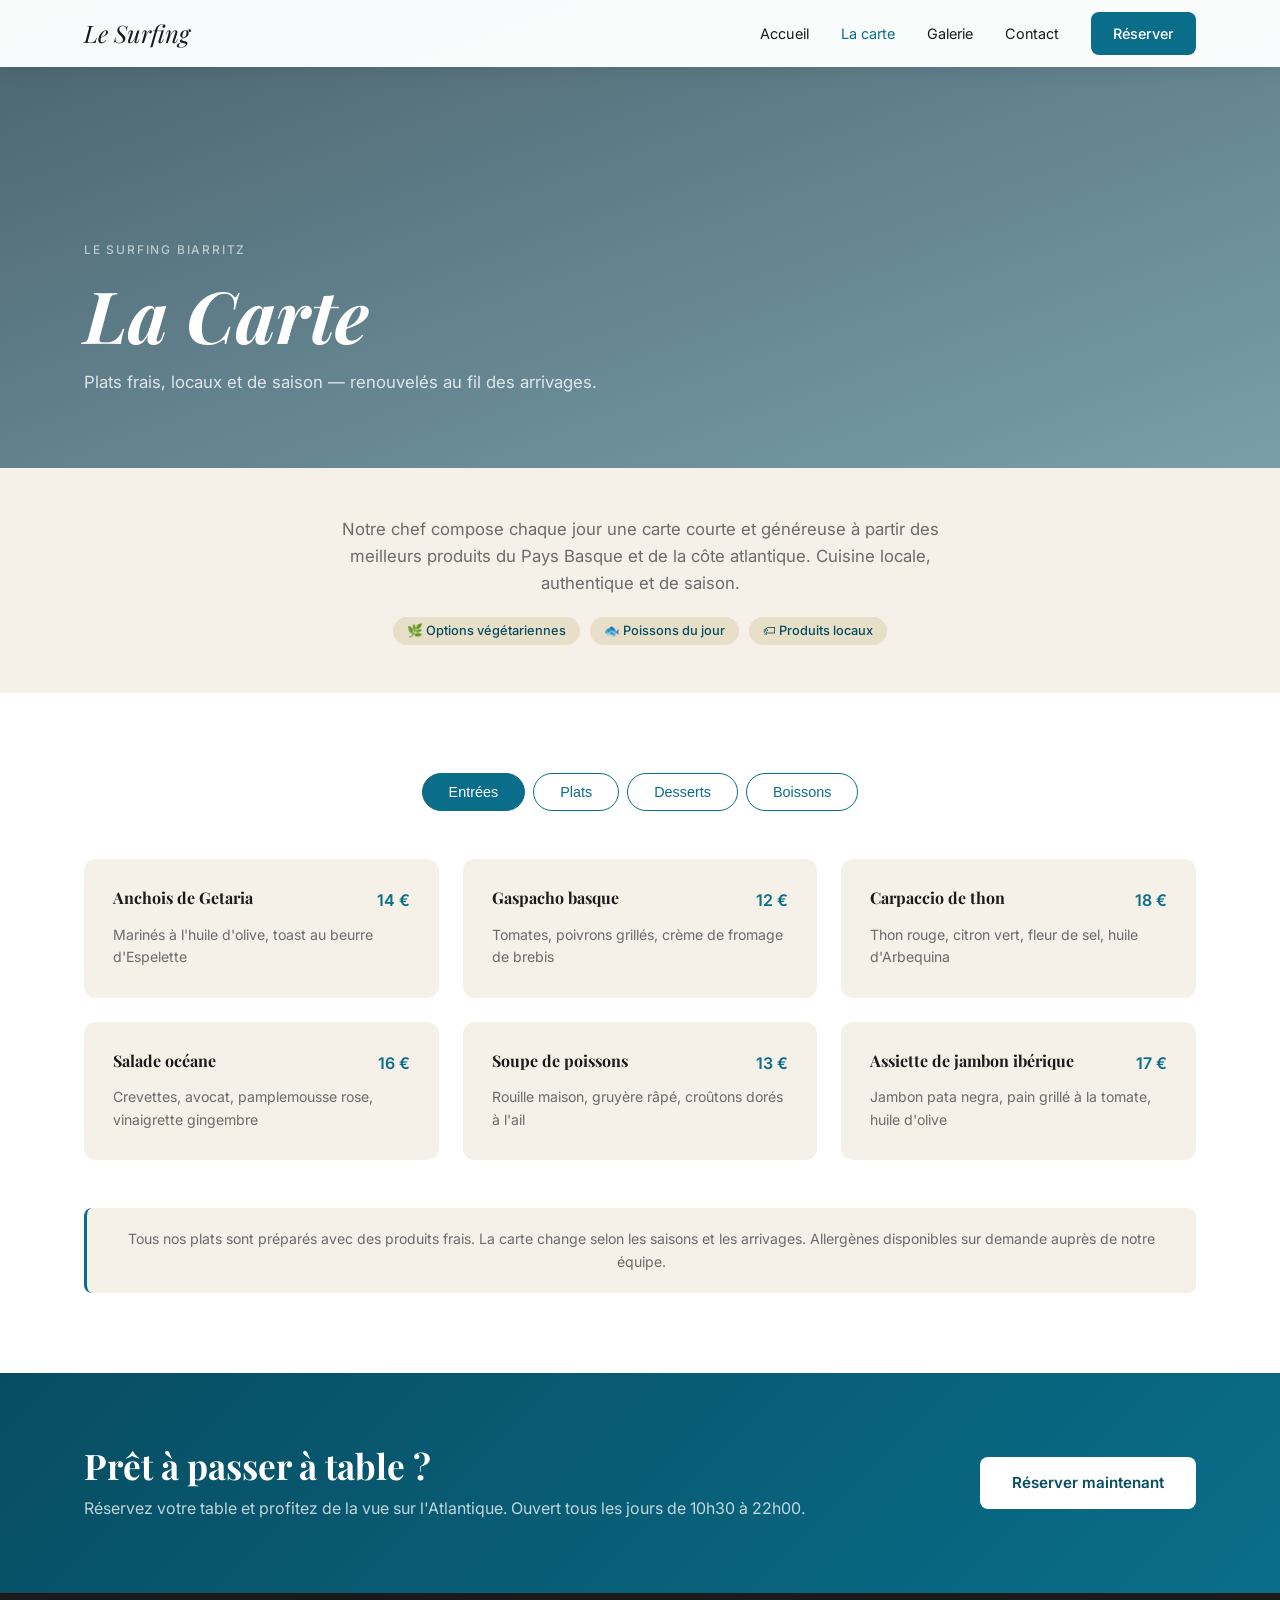
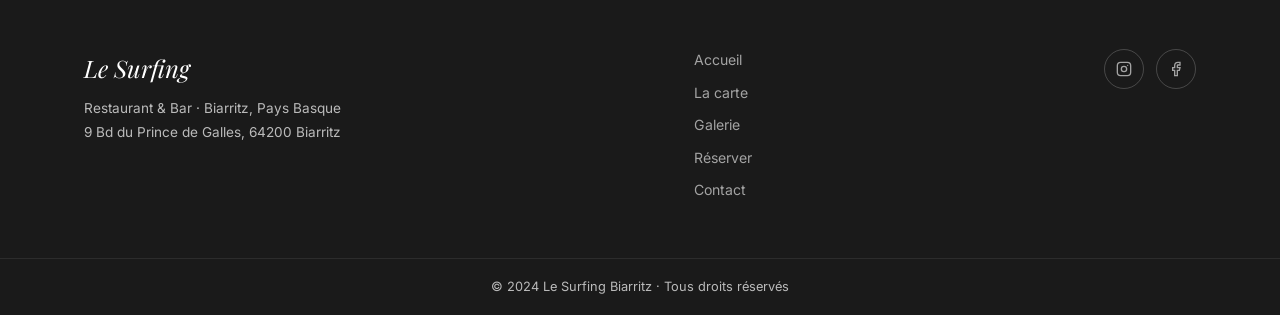
==== menu.html @ d84e737b "Refonte en 5 pages indépendantes avec texte officiel - index.html : Accueil avec texte de présentati" ====
<!DOCTYPE html>
<html lang="fr">
<head>
  <meta charset="UTF-8" />
  <meta name="viewport" content="width=device-width, initial-scale=1.0" />
  <title>La Carte – Le Surfing Biarritz</title>
  <meta name="description" content="Découvrez la carte du Surfing Biarritz : entrées, plats, desserts et boissons. Cuisine locale et de saison en bord de mer." />
  <link rel="stylesheet" href="style.css" />
  <link rel="preconnect" href="https://fonts.googleapis.com" />
  <link rel="preconnect" href="https://fonts.gstatic.com" crossorigin />
  <link href="https://fonts.googleapis.com/css2?family=Playfair+Display:ital,wght@0,400;0,700;1,400&family=Inter:wght@300;400;500&display=swap" rel="stylesheet" />
</head>
<body>

  <!-- NAVIGATION -->
  <nav id="navbar" class="scrolled">
    <div class="nav-container">
      <a href="index.html" class="nav-logo">Le Surfing</a>
      <button class="nav-toggle" id="navToggle" aria-label="Menu">
        <span></span><span></span><span></span>
      </button>
      <ul class="nav-links" id="navLinks">
        <li><a href="index.html">Accueil</a></li>
        <li><a href="menu.html" class="active">La carte</a></li>
        <li><a href="galerie.html">Galerie</a></li>
        <li><a href="contact.html">Contact</a></li>
        <li><a href="reservation.html" class="btn-nav">Réserver</a></li>
      </ul>
    </div>
  </nav>

  <!-- PAGE HERO -->
  <section class="page-hero" style="background-image: url('https://images.unsplash.com/photo-1414235077428-338989a2e8c0?w=1400&q=80')">
    <div class="hero-overlay"></div>
    <div class="page-hero-content">
      <span class="label">Le Surfing Biarritz</span>
      <h1>La Carte</h1>
      <p>Plats frais, locaux et de saison — renouvelés au fil des arrivages.</p>
    </div>
  </section>

  <!-- INTRO MENU -->
  <section class="page-intro">
    <div class="container page-intro-inner">
      <p>Notre chef compose chaque jour une carte courte et généreuse à partir des meilleurs produits du Pays Basque et de la côte atlantique. Cuisine locale, authentique et de saison.</p>
      <div class="menu-badges">
        <span class="service-tag">🌿 Options végétariennes</span>
        <span class="service-tag">🐟 Poissons du jour</span>
        <span class="service-tag">🏷 Produits locaux</span>
      </div>
    </div>
  </section>

  <!-- MENU -->
  <section id="menu">
    <div class="container">
      <div class="menu-tabs">
        <button class="tab active" data-tab="entrees">Entrées</button>
        <button class="tab" data-tab="plats">Plats</button>
        <button class="tab" data-tab="desserts">Desserts</button>
        <button class="tab" data-tab="boissons">Boissons</button>
      </div>

      <div class="menu-grid active" id="tab-entrees">
        <div class="menu-card">
          <div class="menu-card-top"><h3>Anchois de Getaria</h3><span>14 €</span></div>
          <p>Marinés à l'huile d'olive, toast au beurre d'Espelette</p>
        </div>
        <div class="menu-card">
          <div class="menu-card-top"><h3>Gaspacho basque</h3><span>12 €</span></div>
          <p>Tomates, poivrons grillés, crème de fromage de brebis</p>
        </div>
        <div class="menu-card">
          <div class="menu-card-top"><h3>Carpaccio de thon</h3><span>18 €</span></div>
          <p>Thon rouge, citron vert, fleur de sel, huile d'Arbequina</p>
        </div>
        <div class="menu-card">
          <div class="menu-card-top"><h3>Salade océane</h3><span>16 €</span></div>
          <p>Crevettes, avocat, pamplemousse rose, vinaigrette gingembre</p>
        </div>
        <div class="menu-card">
          <div class="menu-card-top"><h3>Soupe de poissons</h3><span>13 €</span></div>
          <p>Rouille maison, gruyère râpé, croûtons dorés à l'ail</p>
        </div>
        <div class="menu-card">
          <div class="menu-card-top"><h3>Assiette de jambon ibérique</h3><span>17 €</span></div>
          <p>Jambon pata negra, pain grillé à la tomate, huile d'olive</p>
        </div>
      </div>

      <div class="menu-grid" id="tab-plats">
        <div class="menu-card">
          <div class="menu-card-top"><h3>Ttoro de pêcheur</h3><span>28 €</span></div>
          <p>Soupe de poissons basque, rouille maison, croûtons ailés</p>
        </div>
        <div class="menu-card">
          <div class="menu-card-top"><h3>Chipirons à l'encre</h3><span>26 €</span></div>
          <p>Encornets farcis, riz noir, légumes du jardin</p>
        </div>
        <div class="menu-card featured">
          <div class="menu-card-top"><h3>Dorade royale entière <span class="badge">Coup de cœur</span></h3><span>34 €</span></div>
          <p>Grillée au feu de bois, piperade maison, pommes de terre grenaille</p>
        </div>
        <div class="menu-card">
          <div class="menu-card-top"><h3>Magret de canard des Landes</h3><span>30 €</span></div>
          <p>Sauce cerise-Armagnac, gratin de cèpes</p>
        </div>
        <div class="menu-card">
          <div class="menu-card-top"><h3>Risotto aux cèpes <span class="badge vege">Végé</span></h3><span>22 €</span></div>
          <p>Cèpes frais, parmesan affiné 24 mois, huile de truffe</p>
        </div>
        <div class="menu-card">
          <div class="menu-card-top"><h3>Burger du Surfing</h3><span>19 €</span></div>
          <p>Bœuf charolais, cheddar, oignons confits, frites maison</p>
        </div>
      </div>

      <div class="menu-grid" id="tab-desserts">
        <div class="menu-card">
          <div class="menu-card-top"><h3>Gâteau basque</h3><span>9 €</span></div>
          <p>Crème pâtissière ou confiture cerises noires, crème fraîche</p>
        </div>
        <div class="menu-card">
          <div class="menu-card-top"><h3>Tarte aux pommes</h3><span>8 €</span></div>
          <p>Pommes Fuji, caramel au beurre salé, boule de vanille</p>
        </div>
        <div class="menu-card">
          <div class="menu-card-top"><h3>Île flottante au piment</h3><span>9 €</span></div>
          <p>Meringue légère, crème anglaise, poudre d'Espelette</p>
        </div>
        <div class="menu-card">
          <div class="menu-card-top"><h3>Fromages du Pays Basque</h3><span>12 €</span></div>
          <p>Ossau-Iraty, brebis frais, confiture de figues</p>
        </div>
        <div class="menu-card">
          <div class="menu-card-top"><h3>Fondant chocolat</h3><span>9 €</span></div>
          <p>Cœur coulant, glace vanille bourbon, éclats de praline</p>
        </div>
      </div>

      <div class="menu-grid" id="tab-boissons">
        <div class="menu-card">
          <div class="menu-card-top"><h3>Txakoli Basque</h3><span>7 €</span></div>
          <p>Vin blanc pétillant, léger et fruité, du Pays Basque</p>
        </div>
        <div class="menu-card">
          <div class="menu-card-top"><h3>Irouléguy rouge</h3><span>8 €</span></div>
          <p>AOC Irouléguy, tanins soyeux, notes épicées</p>
        </div>
        <div class="menu-card">
          <div class="menu-card-top"><h3>Bière Pêcheur Biarritz</h3><span>6 €</span></div>
          <p>Bière artisanale locale, blonde légèrement ambrée</p>
        </div>
        <div class="menu-card">
          <div class="menu-card-top"><h3>Cocktail Surf Sunset</h3><span>11 €</span></div>
          <p>Rhum, passion, citron vert, sirop d'hibiscus</p>
        </div>
        <div class="menu-card">
          <div class="menu-card-top"><h3>Eau minérale</h3><span>4 €</span></div>
          <p>Perrier ou Evian — carafe d'eau offerte</p>
        </div>
        <div class="menu-card">
          <div class="menu-card-top"><h3>Café & infusions</h3><span>3 €</span></div>
          <p>Espresso, noisette, café au lait, thés & tisanes</p>
        </div>
      </div>

      <div class="menu-note">
        <p>Tous nos plats sont préparés avec des produits frais. La carte change selon les saisons et les arrivages. Allergènes disponibles sur demande auprès de notre équipe.</p>
      </div>
    </div>
  </section>

  <!-- CTA RESERVATION -->
  <section class="cta-band">
    <div class="container cta-band-inner">
      <div>
        <h2>Prêt à passer à table ?</h2>
        <p>Réservez votre table et profitez de la vue sur l'Atlantique. Ouvert tous les jours de 10h30 à 22h00.</p>
      </div>
      <a href="https://www.google.com/maps/reserve/v/dine/c/FndfW2MKxDg?source=pa&opi=89978449&hl=fr-FR&gei=3Qw4aorrEPickdUPwpPL6AI&sourceurl=https://www.google.com/search?q%3Dle%2Bsurfing%2Bbiarritz%2Bpappers%26oq%3Dle%2Bsur%26pf%3Dcs%26sourceid%3Dchrome%26ie%3DUTF-8" target="_blank" rel="noopener" class="btn-primary">Réserver maintenant</a>
    </div>
  </section>

  <!-- FOOTER -->
  <footer>
    <div class="container footer-inner">
      <div class="footer-brand">
        <a href="index.html" class="nav-logo">Le Surfing</a>
        <p>Restaurant & Bar · Biarritz, Pays Basque</p>
        <p>9 Bd du Prince de Galles, 64200 Biarritz</p>
      </div>
      <div class="footer-links">
        <a href="index.html">Accueil</a>
        <a href="menu.html">La carte</a>
        <a href="galerie.html">Galerie</a>
        <a href="reservation.html">Réserver</a>
        <a href="contact.html">Contact</a>
      </div>
      <div class="footer-social">
        <a href="#" aria-label="Instagram">
          <svg viewBox="0 0 24 24" fill="none" stroke="currentColor" stroke-width="2"><rect x="2" y="2" width="20" height="20" rx="5"/><circle cx="12" cy="12" r="4"/><circle cx="17.5" cy="6.5" r="1" fill="currentColor" stroke="none"/></svg>
        </a>
        <a href="#" aria-label="Facebook">
          <svg viewBox="0 0 24 24" fill="none" stroke="currentColor" stroke-width="2"><path d="M18 2h-3a5 5 0 00-5 5v3H7v4h3v8h4v-8h3l1-4h-4V7a1 1 0 011-1h3z"/></svg>
        </a>
      </div>
    </div>
    <div class="footer-bottom">
      <p>© 2024 Le Surfing Biarritz · Tous droits réservés</p>
    </div>
  </footer>

  <script src="main.js"></script>
</body>
</html>
---- style.css ----
/* ===== RESET & BASE ===== */
*, *::before, *::after { box-sizing: border-box; margin: 0; padding: 0; }

:root {
  --ocean:    #0a6e8a;
  --ocean-dk: #074d62;
  --sand:     #f5f0e8;
  --sand-dk:  #e8dfc9;
  --text:     #1a1a1a;
  --muted:    #6b6b6b;
  --white:    #ffffff;
  --accent:   #c8522a;
  --radius:   8px;
  --transition: 0.3s ease;
}

html { scroll-behavior: smooth; }

body {
  font-family: 'Inter', sans-serif;
  color: var(--text);
  background: var(--white);
  line-height: 1.6;
  overflow-x: hidden;
}

h1, h2, h3 { font-family: 'Playfair Display', serif; line-height: 1.2; }

a { text-decoration: none; color: inherit; }

img { display: block; width: 100%; height: 100%; object-fit: cover; }

/* ===== UTILITIES ===== */
.container {
  max-width: 1160px;
  margin: 0 auto;
  padding: 0 24px;
}

.label {
  display: inline-block;
  font-size: 0.75rem;
  font-weight: 500;
  letter-spacing: 0.15em;
  text-transform: uppercase;
  color: var(--ocean);
  margin-bottom: 12px;
}

.section-header {
  text-align: center;
  max-width: 580px;
  margin: 0 auto 56px;
}
.section-header h2 { font-size: clamp(1.8rem, 3vw, 2.6rem); margin-bottom: 16px; }
.section-header p  { color: var(--muted); }
.section-header.light .label { color: #a8d8e8; }
.section-header.light h2,
.section-header.light p { color: var(--white); }

/* ===== BUTTONS ===== */
.btn-primary, .btn-secondary, .btn-nav {
  display: inline-block;
  padding: 14px 32px;
  border-radius: var(--radius);
  font-size: 0.95rem;
  font-weight: 500;
  cursor: pointer;
  transition: var(--transition);
  border: none;
}
.btn-primary {
  background: var(--ocean);
  color: var(--white);
}
.btn-primary:hover { background: var(--ocean-dk); transform: translateY(-2px); }

.btn-secondary {
  background: transparent;
  color: var(--white);
  border: 2px solid rgba(255,255,255,0.7);
}
.btn-secondary:hover { background: rgba(255,255,255,0.15); }

.btn-insta {
  display: inline-flex;
  align-items: center;
  gap: 10px;
}

/* ===== NAV ===== */
#navbar {
  position: fixed;
  top: 0; left: 0; right: 0;
  z-index: 100;
  padding: 16px 0;
  transition: background var(--transition), box-shadow var(--transition);
}
#navbar.scrolled {
  background: rgba(255,255,255,0.97);
  box-shadow: 0 1px 24px rgba(0,0,0,0.08);
  padding: 12px 0;
}
#navbar.scrolled .nav-logo,
#navbar.scrolled .nav-links a { color: var(--text); }
#navbar.scrolled .nav-links a:hover,
#navbar.scrolled .nav-links a.active { color: var(--ocean); }
#navbar.scrolled .btn-nav {
  background: var(--ocean);
  color: var(--white) !important;
}
#navbar.scrolled .nav-toggle span { background: var(--text); }

.nav-container {
  max-width: 1160px;
  margin: 0 auto;
  padding: 0 24px;
  display: flex;
  align-items: center;
  justify-content: space-between;
}

.nav-logo {
  font-family: 'Playfair Display', serif;
  font-size: 1.5rem;
  font-style: italic;
  color: var(--white);
  transition: color var(--transition);
}

.nav-links {
  display: flex;
  align-items: center;
  gap: 32px;
  list-style: none;
}
.nav-links a {
  font-size: 0.9rem;
  color: rgba(255,255,255,0.9);
  transition: color var(--transition);
}
.nav-links a:hover,
.nav-links a.active { color: var(--white); }

.btn-nav {
  padding: 10px 22px;
  background: rgba(255,255,255,0.2);
  color: var(--white);
  border-radius: var(--radius);
  backdrop-filter: blur(4px);
  font-size: 0.9rem;
}
.btn-nav:hover { background: rgba(255,255,255,0.35); }

.nav-toggle {
  display: none;
  flex-direction: column;
  gap: 5px;
  background: none;
  border: none;
  cursor: pointer;
  padding: 4px;
}
.nav-toggle span {
  display: block;
  width: 24px;
  height: 2px;
  background: var(--white);
  border-radius: 2px;
  transition: var(--transition);
}

/* ===== HERO (homepage) ===== */
#hero {
  position: relative;
  min-height: 100vh;
  display: flex;
  align-items: center;
  justify-content: center;
  background: url('https://images.unsplash.com/photo-1505118380757-91f5f5632de0?w=1600&q=80') center/cover no-repeat;
}
.hero-overlay {
  position: absolute;
  inset: 0;
  background: linear-gradient(160deg, rgba(5,40,55,0.72) 0%, rgba(10,80,100,0.55) 100%);
}
.hero-content {
  position: relative;
  text-align: center;
  color: var(--white);
  padding: 24px;
  max-width: 760px;
}
.hero-tag {
  font-size: 0.8rem;
  letter-spacing: 0.2em;
  text-transform: uppercase;
  color: rgba(255,255,255,0.7);
  margin-bottom: 20px;
}
.hero-content h1 {
  font-size: clamp(3.5rem, 9vw, 7rem);
  font-style: italic;
  margin-bottom: 24px;
  text-shadow: 0 2px 24px rgba(0,0,0,0.3);
}
.hero-sub {
  font-size: 1.15rem;
  color: rgba(255,255,255,0.85);
  max-width: 500px;
  margin: 0 auto 40px;
}
.hero-cta {
  display: flex;
  gap: 16px;
  justify-content: center;
  flex-wrap: wrap;
}
.hero-scroll {
  position: absolute;
  bottom: 40px;
  left: 50%;
  transform: translateX(-50%);
  display: flex;
  flex-direction: column;
  align-items: center;
  gap: 8px;
  color: rgba(255,255,255,0.5);
  font-size: 0.7rem;
  letter-spacing: 0.12em;
  text-transform: uppercase;
}
.scroll-line {
  width: 1px;
  height: 48px;
  background: linear-gradient(to bottom, rgba(255,255,255,0.4), transparent);
  animation: scrollAnim 1.8s ease-in-out infinite;
}
@keyframes scrollAnim {
  0%, 100% { transform: scaleY(1); opacity: 1; }
  50%       { transform: scaleY(0.5); opacity: 0.4; }
}

/* ===== PAGE HERO (inner pages) ===== */
.page-hero {
  position: relative;
  min-height: 52vh;
  display: flex;
  align-items: flex-end;
  padding-bottom: 72px;
  background-size: cover;
  background-position: center;
  margin-top: 0;
}
.page-hero .hero-overlay {
  background: linear-gradient(160deg, rgba(5,40,55,0.72) 0%, rgba(10,80,100,0.55) 100%);
}
.page-hero-content {
  position: relative;
  color: var(--white);
  max-width: 1160px;
  width: 100%;
  margin: 0 auto;
  padding: 0 24px;
}
.page-hero-content .label { color: rgba(255,255,255,0.6); }
.page-hero-content h1 {
  font-size: clamp(2.4rem, 6vw, 4.5rem);
  font-style: italic;
  margin-bottom: 12px;
}
.page-hero-content p {
  font-size: 1.05rem;
  color: rgba(255,255,255,0.8);
  max-width: 520px;
}

/* ===== ABOUT / INTRO ===== */
#intro { padding: 100px 0; background: var(--white); }

.split {
  display: grid;
  grid-template-columns: 1fr 1fr;
  gap: 72px;
  align-items: center;
}
.split-img {
  border-radius: 12px;
  overflow: hidden;
  aspect-ratio: 4/5;
  box-shadow: 0 24px 64px rgba(0,0,0,0.12);
}
.split-text h2 { font-size: clamp(1.8rem, 3vw, 2.4rem); margin-bottom: 20px; }
.split-text p { color: var(--muted); margin-bottom: 16px; }

.stats {
  display: flex;
  gap: 36px;
  margin-top: 36px;
  padding-top: 36px;
  border-top: 1px solid var(--sand-dk);
}
.stat strong { display: block; font-size: 1.8rem; font-family: 'Playfair Display', serif; color: var(--ocean); }
.stat span   { font-size: 0.8rem; color: var(--muted); text-transform: uppercase; letter-spacing: 0.05em; }

/* ===== HIGHLIGHTS ===== */
#highlights {
  padding: 100px 0;
  background: var(--sand);
}
.highlights-grid {
  display: grid;
  grid-template-columns: repeat(4, 1fr);
  gap: 24px;
}
.highlight-card {
  background: var(--white);
  border-radius: 12px;
  padding: 32px 24px;
  text-align: center;
  box-shadow: 0 4px 16px rgba(0,0,0,0.05);
  transition: transform var(--transition), box-shadow var(--transition);
}
.highlight-card:hover {
  transform: translateY(-6px);
  box-shadow: 0 16px 40px rgba(0,0,0,0.1);
}
.highlight-icon {
  width: 56px;
  height: 56px;
  border-radius: 50%;
  background: var(--sand);
  display: flex;
  align-items: center;
  justify-content: center;
  margin: 0 auto 20px;
}
.highlight-icon svg { width: 26px; height: 26px; color: var(--ocean); }
.highlight-card h3 { font-size: 1.1rem; margin-bottom: 10px; }
.highlight-card p  { font-size: 0.88rem; color: var(--muted); }

/* ===== INSTAGRAM CTA ===== */
#instagram-cta {
  padding: 100px 0;
  background: var(--white);
}
.insta-box {
  display: grid;
  grid-template-columns: 1fr 1fr;
  gap: 64px;
  align-items: center;
}
.insta-text h2 { font-size: clamp(1.8rem, 3vw, 2.4rem); margin-bottom: 16px; }
.insta-text p  { color: var(--muted); margin-bottom: 16px; }
.insta-hashtags {
  font-size: 0.85rem !important;
  color: var(--ocean) !important;
  font-weight: 500;
  margin-bottom: 28px !important;
}
.insta-grid {
  display: grid;
  grid-template-columns: 1fr 1fr;
  gap: 10px;
}
.insta-item {
  border-radius: 10px;
  overflow: hidden;
  aspect-ratio: 1;
}
.insta-item img { transition: transform 0.5s ease; }
.insta-item:hover img { transform: scale(1.06); }

/* ===== PAGE INTRO ===== */
.page-intro {
  padding: 48px 0;
  background: var(--sand);
  text-align: center;
}
.page-intro-inner {
  max-width: 700px;
  color: var(--muted);
  font-size: 1.05rem;
}
.menu-badges {
  display: flex;
  gap: 10px;
  justify-content: center;
  flex-wrap: wrap;
  margin-top: 20px;
}

/* ===== MENU ===== */
#menu { padding: 80px 0; background: var(--white); }

.menu-tabs {
  display: flex;
  justify-content: center;
  gap: 8px;
  margin-bottom: 48px;
  flex-wrap: wrap;
}
.tab {
  padding: 10px 26px;
  border-radius: 40px;
  border: 1.5px solid var(--ocean);
  background: transparent;
  color: var(--ocean);
  font-size: 0.9rem;
  font-weight: 500;
  cursor: pointer;
  transition: var(--transition);
}
.tab:hover, .tab.active {
  background: var(--ocean);
  color: var(--white);
}

.menu-grid {
  display: none;
  grid-template-columns: repeat(auto-fill, minmax(280px, 1fr));
  gap: 24px;
}
.menu-grid.active { display: grid; }

.menu-card {
  background: var(--sand);
  border-radius: 12px;
  padding: 28px;
  transition: transform var(--transition), box-shadow var(--transition);
  border: 1.5px solid transparent;
}
.menu-card:hover {
  transform: translateY(-4px);
  box-shadow: 0 12px 32px rgba(0,0,0,0.08);
}
.menu-card.featured { border-color: var(--ocean); background: var(--white); }
.menu-card-top {
  display: flex;
  justify-content: space-between;
  align-items: flex-start;
  gap: 12px;
  margin-bottom: 10px;
}
.menu-card-top h3 { font-size: 1rem; font-family: 'Playfair Display', serif; }
.menu-card-top > span { font-weight: 600; color: var(--ocean); white-space: nowrap; font-size: 1rem; }
.menu-card p { font-size: 0.88rem; color: var(--muted); }

.badge {
  display: inline-block;
  background: var(--accent);
  color: var(--white);
  font-size: 0.65rem;
  font-family: 'Inter', sans-serif;
  font-weight: 500;
  padding: 2px 8px;
  border-radius: 20px;
  vertical-align: middle;
  margin-left: 6px;
}
.badge.vege { background: #2e8b57; }

.menu-note {
  margin-top: 48px;
  padding: 20px 28px;
  background: var(--sand);
  border-radius: var(--radius);
  text-align: center;
  color: var(--muted);
  font-size: 0.88rem;
  border-left: 3px solid var(--ocean);
}

/* ===== GALLERY ===== */
#gallery { padding: 80px 0 0; background: var(--white); }

.gallery-full { padding-bottom: 80px; }

.gallery-category { padding: 48px 0; }
.gallery-category.alt-bg { background: var(--sand); }

.gallery-cat-title {
  font-size: 1.4rem;
  font-style: italic;
  color: var(--ocean);
  margin-bottom: 24px;
}

.gallery-masonry {
  max-width: 1160px;
  margin: 0 auto;
  padding: 0 24px;
  display: grid;
  grid-template-columns: repeat(4, 1fr);
  grid-auto-rows: 220px;
  gap: 12px;
}
.gm-item {
  border-radius: 10px;
  overflow: hidden;
  position: relative;
}
.gm-item img { transition: transform 0.5s ease; }
.gm-item:hover img { transform: scale(1.05); }
.gm-item.tall  { grid-row: span 2; }
.gm-item.wide  { grid-column: span 2; }

.gm-caption {
  position: absolute;
  bottom: 0; left: 0; right: 0;
  background: linear-gradient(transparent, rgba(0,0,0,0.55));
  color: var(--white);
  font-size: 0.8rem;
  padding: 24px 14px 12px;
  opacity: 0;
  transition: opacity var(--transition);
}
.gm-item:hover .gm-caption { opacity: 1; }

/* ===== CTA BAND ===== */
.cta-band {
  padding: 72px 0;
  background: linear-gradient(135deg, var(--ocean-dk), var(--ocean));
}
.cta-band-inner {
  display: flex;
  align-items: center;
  justify-content: space-between;
  gap: 32px;
  flex-wrap: wrap;
}
.cta-band-inner h2 { font-size: clamp(1.6rem, 3vw, 2.2rem); color: var(--white); margin-bottom: 8px; }
.cta-band-inner p  { color: rgba(255,255,255,0.75); }
.cta-band-inner .btn-primary {
  background: var(--white);
  color: var(--ocean-dk);
  font-weight: 600;
  white-space: nowrap;
  flex-shrink: 0;
}
.cta-band-inner .btn-primary:hover { background: var(--sand); }

/* ===== RESERVATION PAGE ===== */
#reservation-page {
  padding: 80px 0;
  background: var(--sand);
}

.resa-layout {
  display: grid;
  grid-template-columns: 1fr 1.6fr;
  gap: 64px;
  align-items: flex-start;
}

.resa-info h2 { font-size: 1.8rem; margin-bottom: 32px; }

.resa-info-block {
  display: flex;
  gap: 16px;
  align-items: flex-start;
  margin-bottom: 24px;
  padding-bottom: 24px;
  border-bottom: 1px solid var(--sand-dk);
}
.resa-info-icon {
  width: 40px;
  height: 40px;
  background: var(--ocean);
  border-radius: 50%;
  display: flex;
  align-items: center;
  justify-content: center;
  flex-shrink: 0;
}
.resa-info-icon svg { width: 18px; height: 18px; color: var(--white); }
.resa-info-block strong { display: block; font-size: 0.9rem; margin-bottom: 4px; }
.resa-info-block p { font-size: 0.9rem; color: var(--muted); }

.resa-phone {
  display: inline-block;
  font-size: 1.2rem;
  font-weight: 600;
  color: var(--ocean);
  margin-top: 4px;
  transition: color var(--transition);
}
.resa-phone:hover { color: var(--ocean-dk); }

.resa-google {
  margin-top: 32px;
  padding: 24px;
  background: var(--white);
  border-radius: 12px;
  text-align: center;
}
.resa-google > p { font-size: 0.88rem; color: var(--muted); margin-bottom: 14px; }

.btn-reserve-google {
  display: inline-flex;
  align-items: center;
  gap: 10px;
  padding: 14px 24px;
  border-radius: var(--radius);
  font-size: 0.95rem;
  font-weight: 600;
  background: var(--ocean);
  color: var(--white);
  transition: var(--transition);
  width: 100%;
  justify-content: center;
}
.btn-reserve-google:hover { background: var(--ocean-dk); transform: translateY(-2px); }

.resa-form-wrap {
  background: var(--white);
  border-radius: 16px;
  padding: 48px;
  box-shadow: 0 4px 32px rgba(0,0,0,0.06);
}
.resa-form-wrap h2 { font-size: 1.8rem; margin-bottom: 8px; }
.resa-form-sub { color: var(--muted); font-size: 0.9rem; margin-bottom: 32px; }

/* ===== FORMS ===== */
.reservation-form.standalone .form-group { margin-bottom: 0; }

.form-row {
  display: grid;
  grid-template-columns: 1fr 1fr;
  gap: 20px;
  margin-bottom: 20px;
}
.form-group {
  display: flex;
  flex-direction: column;
  gap: 8px;
}
.form-group.full { margin-bottom: 20px; }

label { font-size: 0.85rem; font-weight: 500; color: var(--text); }

input, select, textarea {
  padding: 13px 16px;
  border-radius: var(--radius);
  border: 1.5px solid var(--sand-dk);
  background: var(--sand);
  color: var(--text);
  font-size: 0.95rem;
  font-family: 'Inter', sans-serif;
  transition: border-color var(--transition);
  outline: none;
}
input::placeholder, textarea::placeholder { color: #aaa; }
input:focus, select:focus, textarea:focus {
  border-color: var(--ocean);
  background: var(--white);
}

.reservation-form.standalone .btn-primary {
  width: 100%;
  margin-top: 8px;
  padding: 16px;
  font-size: 1rem;
  font-weight: 600;
}

.form-success {
  display: none;
  text-align: center;
  padding: 48px 32px;
}
.form-success.show { display: block; }
.success-icon {
  width: 72px;
  height: 72px;
  border-radius: 50%;
  background: var(--ocean);
  color: var(--white);
  display: flex;
  align-items: center;
  justify-content: center;
  font-size: 2rem;
  margin: 0 auto 24px;
}
.form-success h3 { font-size: 1.8rem; margin-bottom: 12px; }
.form-success p  { color: var(--muted); }

/* ===== CONTACT PAGE ===== */
#contact-page { padding: 80px 0; background: var(--white); }

.contact-full {}

.contact-map-full {
  border-radius: 16px;
  overflow: hidden;
  height: 420px;
  margin-bottom: 64px;
  box-shadow: 0 8px 40px rgba(0,0,0,0.1);
}
.contact-map-full iframe { width: 100%; height: 100%; border: none; }

.contact-cards {
  display: grid;
  grid-template-columns: repeat(4, 1fr);
  gap: 24px;
}
.contact-card {
  background: var(--sand);
  border-radius: 12px;
  padding: 28px;
  display: flex;
  flex-direction: column;
  gap: 12px;
}
.contact-card-icon {
  width: 48px;
  height: 48px;
  background: var(--ocean);
  border-radius: 50%;
  display: flex;
  align-items: center;
  justify-content: center;
  flex-shrink: 0;
}
.contact-card-icon svg { width: 20px; height: 20px; color: var(--white); }
.contact-card h3 { font-size: 1.05rem; }
.contact-card p  { font-size: 0.88rem; color: var(--muted); }

.contact-card-link {
  color: var(--ocean);
  font-size: 0.9rem;
  font-weight: 500;
  transition: color var(--transition);
  display: inline-block;
  margin-top: auto;
}
.contact-card-link:hover { color: var(--ocean-dk); }

.contact-social { display: flex; gap: 16px; flex-wrap: wrap; }

.hours-table { font-size: 0.85rem; color: var(--muted); border-collapse: collapse; width: 100%; }
.hours-table td { padding: 4px 0; }
.hours-table td:first-child { padding-right: 12px; text-transform: capitalize; }
.hours-table tr.today td { color: var(--ocean); font-weight: 600; }

/* ===== ACCES ===== */
#acces { padding: 80px 0; background: var(--sand); }

.acces-grid {
  display: grid;
  grid-template-columns: repeat(4, 1fr);
  gap: 24px;
}
.acces-item {
  background: var(--white);
  border-radius: 12px;
  padding: 28px;
}
.acces-icon { font-size: 2rem; margin-bottom: 12px; }
.acces-item h4 { font-family: 'Playfair Display', serif; font-size: 1rem; margin-bottom: 8px; }
.acces-item p  { font-size: 0.88rem; color: var(--muted); }

/* ===== SERVICES TAGS ===== */
.services-tags { display: flex; gap: 8px; flex-wrap: wrap; }
.service-tag {
  display: inline-block;
  padding: 4px 14px;
  border-radius: 20px;
  background: var(--sand-dk);
  color: var(--ocean-dk);
  font-size: 0.8rem;
  font-weight: 500;
}

/* ===== FOOTER ===== */
footer { background: var(--text); color: rgba(255,255,255,0.7); }

.footer-inner {
  display: flex;
  align-items: flex-start;
  justify-content: space-between;
  gap: 32px;
  padding: 56px 24px;
  flex-wrap: wrap;
}
.footer-brand .nav-logo { color: var(--white); display: block; margin-bottom: 8px; }
.footer-brand p { font-size: 0.85rem; line-height: 1.8; }

.footer-links {
  display: flex;
  flex-direction: column;
  gap: 10px;
}
.footer-links a {
  font-size: 0.88rem;
  color: rgba(255,255,255,0.6);
  transition: color var(--transition);
}
.footer-links a:hover { color: var(--white); }

.footer-social { display: flex; gap: 12px; }
.footer-social a {
  width: 40px;
  height: 40px;
  border-radius: 50%;
  border: 1px solid rgba(255,255,255,0.2);
  display: flex;
  align-items: center;
  justify-content: center;
  color: rgba(255,255,255,0.6);
  transition: var(--transition);
}
.footer-social a svg { width: 16px; height: 16px; }
.footer-social a:hover { border-color: rgba(255,255,255,0.6); color: var(--white); }

.footer-bottom {
  text-align: center;
  padding: 18px 24px;
  border-top: 1px solid rgba(255,255,255,0.08);
  font-size: 0.8rem;
}

/* ===== RESERVATION (homepage legacy block) ===== */
#reservation {
  padding: 100px 0;
  background: linear-gradient(160deg, var(--ocean-dk), var(--ocean));
}
.reservation-cta-box {
  max-width: 420px;
  margin: 0 auto 40px;
  text-align: center;
  color: rgba(255,255,255,0.85);
  background: rgba(255,255,255,0.08);
  border: 1px solid rgba(255,255,255,0.15);
  border-radius: 16px;
  padding: 36px 28px;
  backdrop-filter: blur(8px);
}
.reservation-cta-box > p { font-size: 0.9rem; margin-bottom: 16px; }
.btn-reserve-phone {
  display: inline-flex;
  align-items: center;
  gap: 10px;
  padding: 14px 24px;
  border-radius: var(--radius);
  font-size: 0.95rem;
  font-weight: 600;
  background: transparent;
  color: var(--white);
  border: 1.5px solid rgba(255,255,255,0.4);
  width: 100%;
  justify-content: center;
  transition: var(--transition);
}
.btn-reserve-phone:hover { background: rgba(255,255,255,0.1); }
.or-divider { color: rgba(255,255,255,0.4); font-size: 0.8rem; margin: 18px 0; }

/* ===== RESPONSIVE ===== */
@media (max-width: 1100px) {
  .highlights-grid,
  .contact-cards,
  .acces-grid { grid-template-columns: repeat(2, 1fr); }
  .gallery-masonry { grid-template-columns: repeat(2, 1fr); }
  .gm-item.tall { grid-row: unset; }
  .gm-item.wide { grid-column: span 2; }
}

@media (max-width: 900px) {
  .split, .insta-box, .resa-layout { grid-template-columns: 1fr; gap: 48px; }
  .split-img { aspect-ratio: 16/9; }
  .cta-band-inner { flex-direction: column; text-align: center; }
  .footer-inner { flex-direction: column; }
  .footer-links { flex-direction: row; flex-wrap: wrap; gap: 16px; }
}

@media (max-width: 680px) {
  #navbar { padding: 12px 0; }
  .nav-toggle { display: flex; }
  .nav-links {
    display: none;
    position: absolute;
    top: 56px; left: 0; right: 0;
    background: rgba(10,40,55,0.97);
    flex-direction: column;
    align-items: center;
    gap: 0;
    padding: 16px 0;
  }
  .nav-links.open { display: flex; }
  #navbar.scrolled .nav-links { background: rgba(255,255,255,0.97); }
  #navbar.scrolled .nav-links a { color: var(--text); }
  .nav-links li { width: 100%; text-align: center; }
  .nav-links a { display: block; padding: 14px; color: var(--white); }
  .btn-nav { background: var(--ocean); border-radius: 0; }

  .highlights-grid,
  .contact-cards,
  .acces-grid { grid-template-columns: 1fr; }

  .gallery-masonry { grid-template-columns: 1fr; }
  .gm-item.wide { grid-column: unset; }

  .form-row { grid-template-columns: 1fr; }
  .resa-form-wrap { padding: 24px 16px; }

  .stats { flex-direction: column; gap: 20px; }
  .hero-cta { flex-direction: column; align-items: center; }
  .page-hero { min-height: 40vh; padding-bottom: 48px; }
}
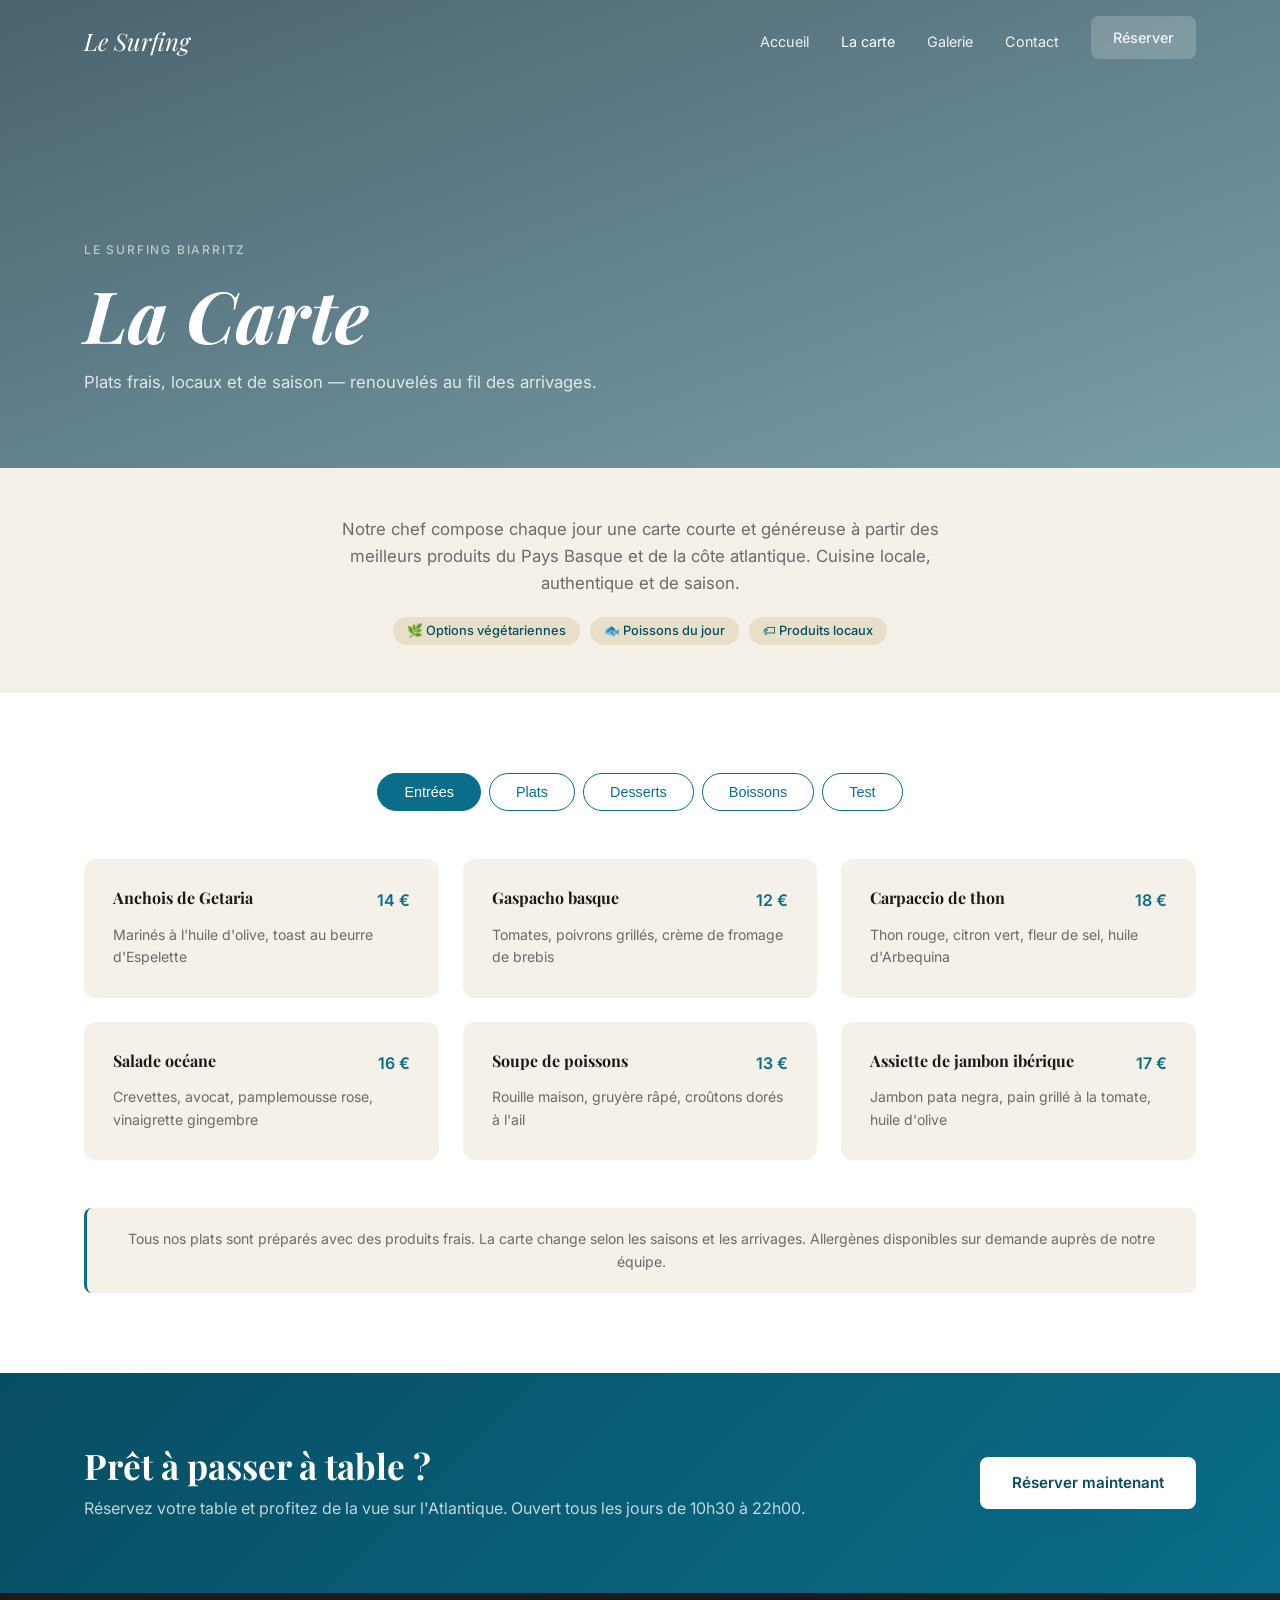
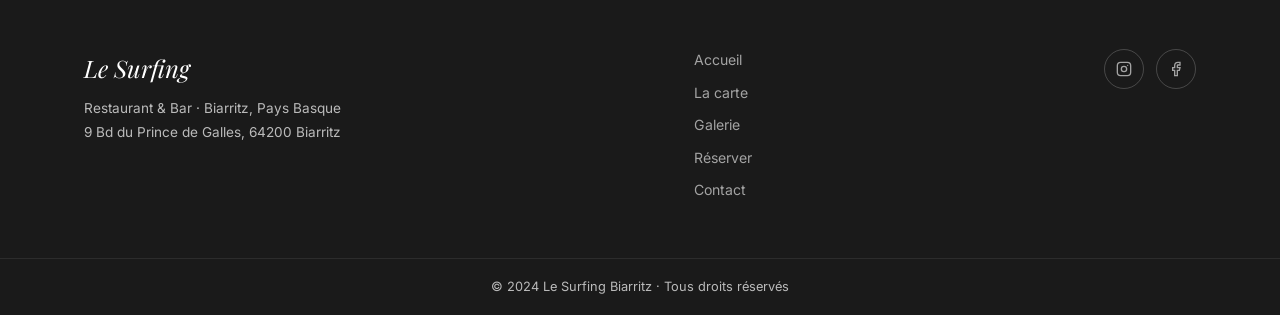
==== commit cdfb9e1a: "Ajout onglet Test dans la carte menu Co-Authored-By: Claude Sonnet 4.6 <noreply@anthropic.com>" ====
--- a/menu.html
+++ b/menu.html
@@ -59,6 +59,7 @@
         <button class="tab" data-tab="plats">Plats</button>
         <button class="tab" data-tab="desserts">Desserts</button>
         <button class="tab" data-tab="boissons">Boissons</button>
+        <button class="tab" data-tab="test">Test</button>
       </div>
 
       <div class="menu-grid active" id="tab-entrees">
@@ -162,6 +163,21 @@
         <div class="menu-card">
           <div class="menu-card-top"><h3>Café & infusions</h3><span>3 €</span></div>
           <p>Espresso, noisette, café au lait, thés & tisanes</p>
+        </div>
+      </div>
+
+      <div class="menu-grid" id="tab-test">
+        <div class="menu-card featured">
+          <div class="menu-card-top"><h3>Plat test 1 <span class="badge">Nouveau</span></h3><span>00 €</span></div>
+          <p>Description du plat test numéro 1 — à remplacer par le vrai contenu.</p>
+        </div>
+        <div class="menu-card">
+          <div class="menu-card-top"><h3>Plat test 2</h3><span>00 €</span></div>
+          <p>Description du plat test numéro 2 — à remplacer par le vrai contenu.</p>
+        </div>
+        <div class="menu-card">
+          <div class="menu-card-top"><h3>Plat test 3 <span class="badge vege">Végé</span></h3><span>00 €</span></div>
+          <p>Description du plat test numéro 3 — à remplacer par le vrai contenu.</p>
         </div>
       </div>
 
--- a/style.css
+++ b/style.css
@@ -4,6 +4,7 @@
 :root {
   --ocean:    #0a6e8a;
   --ocean-dk: #074d62;
+  --ocean-lt: #1a8fab;
   --sand:     #f5f0e8;
   --sand-dk:  #e8dfc9;
   --text:     #1a1a1a;
@@ -12,6 +13,7 @@
   --accent:   #c8522a;
   --radius:   8px;
   --transition: 0.3s ease;
+  --ease-out: cubic-bezier(0.22, 1, 0.36, 1);
 }
 
 html { scroll-behavior: smooth; }
@@ -66,21 +68,34 @@
   font-size: 0.95rem;
   font-weight: 500;
   cursor: pointer;
-  transition: var(--transition);
+  transition: transform 0.25s var(--ease-out), box-shadow 0.25s ease, background 0.25s ease;
   border: none;
+  position: relative;
+  overflow: hidden;
 }
 .btn-primary {
-  background: var(--ocean);
-  color: var(--white);
-}
-.btn-primary:hover { background: var(--ocean-dk); transform: translateY(-2px); }
+  background: linear-gradient(135deg, var(--ocean-lt), var(--ocean));
+  color: var(--white);
+  box-shadow: 0 4px 20px rgba(10,110,138,0.3);
+}
+.btn-primary:hover {
+  background: linear-gradient(135deg, var(--ocean), var(--ocean-dk));
+  transform: translateY(-3px);
+  box-shadow: 0 8px 28px rgba(10,110,138,0.4);
+}
+.btn-primary:active { transform: translateY(-1px); }
 
 .btn-secondary {
   background: transparent;
   color: var(--white);
-  border: 2px solid rgba(255,255,255,0.7);
-}
-.btn-secondary:hover { background: rgba(255,255,255,0.15); }
+  border: 2px solid rgba(255,255,255,0.65);
+  backdrop-filter: blur(4px);
+}
+.btn-secondary:hover {
+  background: rgba(255,255,255,0.15);
+  border-color: rgba(255,255,255,0.9);
+  transform: translateY(-2px);
+}
 
 .btn-insta {
   display: inline-flex;
@@ -177,12 +192,18 @@
   display: flex;
   align-items: center;
   justify-content: center;
+  overflow: hidden;
+}
+#hero-bg {
+  position: absolute;
+  inset: -10%;
   background: url('https://images.unsplash.com/photo-1505118380757-91f5f5632de0?w=1600&q=80') center/cover no-repeat;
+  will-change: transform;
 }
 .hero-overlay {
   position: absolute;
   inset: 0;
-  background: linear-gradient(160deg, rgba(5,40,55,0.72) 0%, rgba(10,80,100,0.55) 100%);
+  background: linear-gradient(160deg, rgba(4,32,45,0.78) 0%, rgba(8,70,90,0.58) 60%, rgba(12,90,110,0.42) 100%);
 }
 .hero-content {
   position: relative;
@@ -192,30 +213,59 @@
   max-width: 760px;
 }
 .hero-tag {
-  font-size: 0.8rem;
-  letter-spacing: 0.2em;
+  font-size: 0.78rem;
+  letter-spacing: 0.25em;
   text-transform: uppercase;
-  color: rgba(255,255,255,0.7);
+  color: rgba(255,255,255,0.65);
   margin-bottom: 20px;
+  opacity: 0;
+  transform: translateY(16px);
+  animation: heroFadeUp 0.8s var(--ease-out) 0.2s forwards;
 }
 .hero-content h1 {
   font-size: clamp(3.5rem, 9vw, 7rem);
   font-style: italic;
   margin-bottom: 24px;
-  text-shadow: 0 2px 24px rgba(0,0,0,0.3);
+  text-shadow: 0 4px 32px rgba(0,0,0,0.35);
+  opacity: 0;
+  transform: translateY(20px);
+  animation: heroFadeUp 0.9s var(--ease-out) 0.4s forwards;
 }
 .hero-sub {
   font-size: 1.15rem;
-  color: rgba(255,255,255,0.85);
+  color: rgba(255,255,255,0.82);
   max-width: 500px;
   margin: 0 auto 40px;
+  opacity: 0;
+  transform: translateY(16px);
+  animation: heroFadeUp 0.8s var(--ease-out) 0.62s forwards;
 }
 .hero-cta {
   display: flex;
   gap: 16px;
   justify-content: center;
   flex-wrap: wrap;
-}
+  opacity: 0;
+  transform: translateY(16px);
+  animation: heroFadeUp 0.8s var(--ease-out) 0.82s forwards;
+}
+@keyframes heroFadeUp {
+  to { opacity: 1; transform: none; }
+}
+
+/* decorative glow behind title */
+.hero-content::before {
+  content: '';
+  position: absolute;
+  top: 50%;
+  left: 50%;
+  transform: translate(-50%, -50%);
+  width: 600px;
+  height: 400px;
+  background: radial-gradient(ellipse, rgba(26,143,171,0.18) 0%, transparent 70%);
+  pointer-events: none;
+}
+
 .hero-scroll {
   position: absolute;
   bottom: 40px;
@@ -225,21 +275,41 @@
   flex-direction: column;
   align-items: center;
   gap: 8px;
-  color: rgba(255,255,255,0.5);
+  color: rgba(255,255,255,0.45);
   font-size: 0.7rem;
-  letter-spacing: 0.12em;
+  letter-spacing: 0.14em;
   text-transform: uppercase;
+  opacity: 0;
+  animation: heroFadeUp 0.8s var(--ease-out) 1.1s forwards;
 }
 .scroll-line {
   width: 1px;
   height: 48px;
-  background: linear-gradient(to bottom, rgba(255,255,255,0.4), transparent);
+  background: linear-gradient(to bottom, rgba(255,255,255,0.5), transparent);
   animation: scrollAnim 1.8s ease-in-out infinite;
 }
 @keyframes scrollAnim {
   0%, 100% { transform: scaleY(1); opacity: 1; }
-  50%       { transform: scaleY(0.5); opacity: 0.4; }
-}
+  50%       { transform: scaleY(0.5); opacity: 0.3; }
+}
+
+/* Wave separator */
+.wave-sep {
+  position: relative;
+  height: 80px;
+  overflow: hidden;
+  background: var(--white);
+  margin-top: -2px;
+}
+.wave-sep svg {
+  position: absolute;
+  bottom: 0;
+  width: 100%;
+  height: 100%;
+}
+.wave-sep.sand { background: var(--sand); }
+.wave-sep.to-sand svg path { fill: var(--sand); }
+.wave-sep.to-white svg path { fill: var(--white); }
 
 /* ===== PAGE HERO (inner pages) ===== */
 .page-hero {
@@ -300,8 +370,20 @@
   padding-top: 36px;
   border-top: 1px solid var(--sand-dk);
 }
-.stat strong { display: block; font-size: 1.8rem; font-family: 'Playfair Display', serif; color: var(--ocean); }
-.stat span   { font-size: 0.8rem; color: var(--muted); text-transform: uppercase; letter-spacing: 0.05em; }
+.stat {
+  position: relative;
+}
+.stat::before {
+  content: '';
+  position: absolute;
+  top: 0; left: -18px;
+  width: 1px;
+  height: 100%;
+  background: var(--sand-dk);
+}
+.stat:first-child::before { display: none; }
+.stat strong { display: block; font-size: 2rem; font-family: 'Playfair Display', serif; color: var(--ocean); line-height: 1; margin-bottom: 4px; }
+.stat span   { font-size: 0.75rem; color: var(--muted); text-transform: uppercase; letter-spacing: 0.08em; }
 
 /* ===== HIGHLIGHTS ===== */
 #highlights {
@@ -315,25 +397,43 @@
 }
 .highlight-card {
   background: var(--white);
-  border-radius: 12px;
-  padding: 32px 24px;
+  border-radius: 16px;
+  padding: 36px 28px;
   text-align: center;
-  box-shadow: 0 4px 16px rgba(0,0,0,0.05);
-  transition: transform var(--transition), box-shadow var(--transition);
+  box-shadow: 0 4px 20px rgba(0,0,0,0.05);
+  transition: transform 0.35s var(--ease-out), box-shadow 0.35s ease;
+  border: 1px solid rgba(0,0,0,0.04);
+  position: relative;
+  overflow: hidden;
+}
+.highlight-card::after {
+  content: '';
+  position: absolute;
+  bottom: 0; left: 0; right: 0;
+  height: 3px;
+  background: linear-gradient(90deg, var(--ocean-lt), var(--ocean));
+  transform: scaleX(0);
+  transform-origin: left;
+  transition: transform 0.35s var(--ease-out);
 }
 .highlight-card:hover {
-  transform: translateY(-6px);
-  box-shadow: 0 16px 40px rgba(0,0,0,0.1);
-}
+  transform: translateY(-8px);
+  box-shadow: 0 20px 48px rgba(10,110,138,0.12);
+}
+.highlight-card:hover::after { transform: scaleX(1); }
 .highlight-icon {
-  width: 56px;
-  height: 56px;
+  width: 60px;
+  height: 60px;
   border-radius: 50%;
-  background: var(--sand);
+  background: linear-gradient(135deg, rgba(26,143,171,0.12), rgba(10,110,138,0.06));
   display: flex;
   align-items: center;
   justify-content: center;
   margin: 0 auto 20px;
+  transition: background 0.3s ease;
+}
+.highlight-card:hover .highlight-icon {
+  background: linear-gradient(135deg, rgba(26,143,171,0.2), rgba(10,110,138,0.12));
 }
 .highlight-icon svg { width: 26px; height: 26px; color: var(--ocean); }
 .highlight-card h3 { font-size: 1.1rem; margin-bottom: 10px; }
